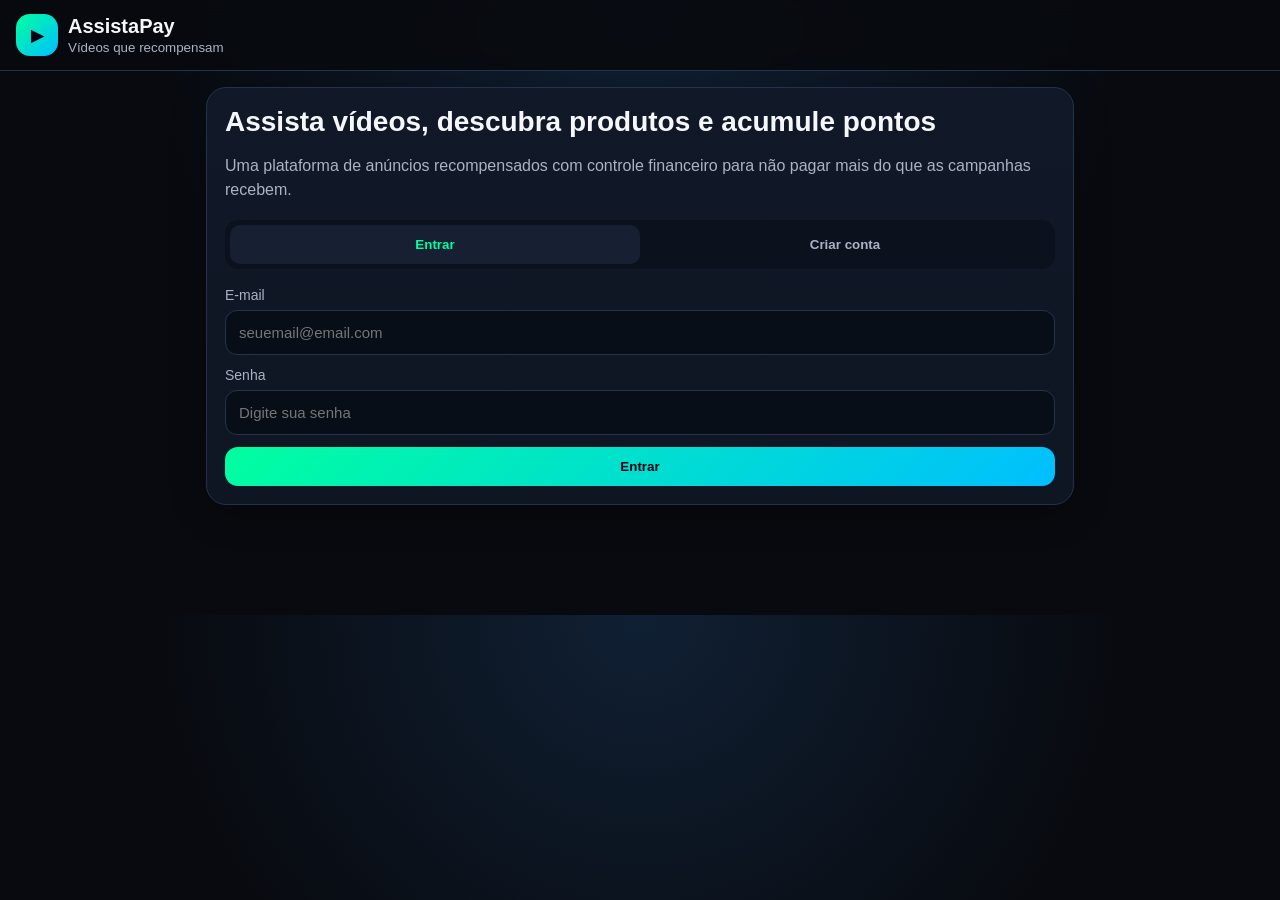
==== index.html @ 725901c3 "Add files via upload" ====
<!DOCTYPE html>
<html lang="pt-BR">
<head>
  <meta charset="UTF-8" />
  <meta name="viewport" content="width=device-width, initial-scale=1.0" />
  <title>AssistaPay</title>
  <link rel="stylesheet" href="style.css" />
</head>
<body>
  <div id="app">
    <header class="topbar">
      <div class="brand">
        <span class="logo">▶</span>
        <div>
          <h1>AssistaPay</h1>
          <small>Vídeos que recompensam</small>
        </div>
      </div>
      <button id="logoutBtn" class="ghost hidden">Sair</button>
    </header>

    <main>
      <section id="authScreen" class="screen active">
        <div class="hero card">
          <h2>Assista vídeos, descubra produtos e acumule pontos</h2>
          <p>Uma plataforma de anúncios recompensados com controle financeiro para não pagar mais do que as campanhas recebem.</p>
          <div class="tabs">
            <button class="tab active" data-auth="login">Entrar</button>
            <button class="tab" data-auth="register">Criar conta</button>
          </div>

          <form id="loginForm" class="auth-form">
            <label>E-mail<input type="email" id="loginEmail" required placeholder="seuemail@email.com"></label>
            <label>Senha<input type="password" id="loginPassword" required placeholder="Digite sua senha"></label>
            <button type="submit" class="primary">Entrar</button>
          </form>

          <form id="registerForm" class="auth-form hidden">
            <label>Nome<input type="text" id="regName" required placeholder="Seu nome"></label>
            <label>E-mail<input type="email" id="regEmail" required placeholder="seuemail@email.com"></label>
            <label>Senha<input type="password" id="regPassword" required minlength="4" placeholder="Mínimo 4 caracteres"></label>
            <label>Tipo de conta
              <select id="regRole">
                <option value="user">Usuário que assiste</option>
                <option value="advertiser">Anunciante</option>
                <option value="admin">Admin teste</option>
              </select>
            </label>
            <button type="submit" class="primary">Criar conta</button>
          </form>
        </div>
      </section>

      <section id="userScreen" class="screen tiktok-screen">
        <div class="feed-top-overlay">
          <div>
            <b>AssistaPay</b>
            <small>Para você</small>
          </div>
          <button id="openSearchBtn" class="round-btn">🔎</button>
        </div>

        <div id="userPanel" class="user-panel hidden">
          <div class="stats-grid compact-stats">
            <div class="stat"><small>Pontos</small><strong id="userPoints">0</strong></div>
            <div class="stat"><small>Saldo</small><strong id="userBalance">R$ 0,00</strong></div>
            <div class="stat"><small>Nível</small><strong id="userLevel">Bronze</strong></div>
          </div>
          <div class="searchbar">
            <input id="searchInput" type="search" placeholder="Pesquisar vídeos ou produtos..." />
            <select id="categoryFilter"><option value="all">Todas categorias</option></select>
          </div>
          <div class="wallet-mini">
            <p>1000 pontos = R$ 1,00 · Saque mínimo R$ 20,00</p>
            <div class="row"><input id="pixKey" placeholder="Chave Pix"><button id="withdrawBtn" class="secondary">Sacar</button></div>
            <small id="withdrawMsg"></small>
          </div>
        </div>

        <div id="videoFeed" class="feed reels-feed"></div>
      </section>

      <section id="advertiserScreen" class="screen">
        <div class="card">
          <h2>Painel do anunciante</h2>
          <p>Cadastre campanhas com vídeo, link de produto e orçamento.</p>
          <form id="campaignForm" class="grid-form">
            <label>Título<input id="campTitle" required placeholder="Ex: Fone Bluetooth promoção"></label>
            <label>Categoria<select id="campCategory"></select></label>
            <div class="creative-picker full">
              <h3>Criativo da campanha</h3>
              <p>Envie um vídeo ou imagem vertical 9:16. Se não tiver arquivo, use uma URL externa.</p>
              <label>Upload de vídeo ou imagem
                <input id="campCreativeFile" type="file" accept="video/mp4,video/webm,image/png,image/jpeg,image/webp">
              </label>
              <label>Ou URL do criativo
                <input id="campVideo" placeholder="Link .mp4, .webm, .jpg, .png ou imagem/vídeo de teste">
              </label>
              <div id="creativePreview" class="creative-preview hidden"></div>
            </div>
            <label>Link do produto<input id="campLink" required placeholder="https://..."></label>
            <label>Texto do botão do produto<input id="campCtaText" maxlength="28" placeholder="Ex: Comprar agora, Ver oferta, Nome do produto"></label>
            <label>Orçamento R$<input id="campBudget" type="number" min="10" step="1" required placeholder="100"></label>
            <label>Pontos por view<input id="campPoints" type="number" min="1" max="20" value="5"></label>
            <label class="full">Descrição<textarea id="campDesc" placeholder="Fale sobre o produto"></textarea></label>
            <label class="full">Pergunta antifraude<input id="campQuestion" placeholder="Ex: Qual produto apareceu no vídeo?"></label>
            <label>Resposta correta<input id="campAnswer" placeholder="Ex: Fone"></label>
            <button class="primary full" type="submit">Cadastrar campanha</button>
          </form>
        </div>
        <h2 class="section-title">Minhas campanhas</h2>
        <div id="advertiserCampaigns" class="cards-list"></div>
      </section>

      <section id="adminScreen" class="screen">
        <div class="card">
          <h2>Painel Admin</h2>
          <p>Aprove campanhas, veja reservas e solicitações de saque.</p>
          <div class="stats-grid">
            <div class="stat"><small>Campanhas</small><strong id="adminCampaignCount">0</strong></div>
            <div class="stat"><small>Reserva recompensas</small><strong id="adminRewardReserve">R$ 0,00</strong></div>
            <div class="stat"><small>Lucro plataforma</small><strong id="adminProfit">R$ 0,00</strong></div>
          </div>
        </div>
        <h2 class="section-title">Campanhas pendentes/ativas</h2>
        <div id="adminCampaigns" class="cards-list"></div>
        <h2 class="section-title">Saques</h2>
        <div id="adminWithdrawals" class="cards-list"></div>
      </section>
    </main>

    <nav id="bottomNav" class="bottom-nav hidden">
      <button data-go="userScreen">Feed</button>
      <button data-go="advertiserScreen">Anunciar</button>
      <button data-go="adminScreen">Admin</button>
    </nav>
  </div>
  <script src="app.js"></script>
</body>
</html>
---- style.css ----
:root{
  --bg:#080a0f; --card:#111827; --card2:#162032; --text:#f5f7fb; --muted:#aab3c5;
  --neon:#00ff9f; --cyan:#00bfff; --pink:#ff2daA; --danger:#ff5c7a; --border:#24334d;
}
*{box-sizing:border-box} body{margin:0;background:radial-gradient(circle at top,#102034,#080a0f 55%);color:var(--text);font-family:Arial,Helvetica,sans-serif;padding-bottom:78px}
.topbar{position:sticky;top:0;z-index:10;display:flex;align-items:center;justify-content:space-between;padding:14px 16px;background:rgba(8,10,15,.92);backdrop-filter:blur(8px);border-bottom:1px solid var(--border)}
.brand{display:flex;gap:10px;align-items:center}.logo{width:42px;height:42px;display:grid;place-items:center;border-radius:14px;background:linear-gradient(135deg,var(--neon),var(--cyan));color:#001;font-weight:bold}.brand h1{font-size:20px;margin:0}.brand small{color:var(--muted)}
main{max-width:900px;margin:0 auto;padding:16px}.screen{display:none}.screen.active{display:block}.hidden{display:none!important}
.card{background:linear-gradient(180deg,var(--card),#0e1523);border:1px solid var(--border);border-radius:20px;padding:18px;box-shadow:0 10px 35px rgba(0,0,0,.25);margin-bottom:16px}.hero h2{font-size:28px;margin:0 0 10px}.hero p{color:var(--muted);line-height:1.5}.tabs{display:flex;background:#0b111d;border-radius:14px;padding:5px;margin:18px 0}.tab{flex:1;background:transparent;color:var(--muted);border:0;padding:12px;border-radius:10px}.tab.active{background:var(--card2);color:var(--neon)}
label{display:flex;flex-direction:column;gap:7px;color:var(--muted);font-size:14px;margin-bottom:12px}input,select,textarea{width:100%;background:#080e18;color:var(--text);border:1px solid var(--border);border-radius:12px;padding:13px;font-size:15px}textarea{min-height:85px}button{border:0;border-radius:13px;padding:12px 15px;font-weight:700;cursor:pointer}.primary{width:100%;background:linear-gradient(135deg,var(--neon),var(--cyan));color:#001}.secondary{background:var(--neon);color:#001}.ghost{background:transparent;color:var(--text);border:1px solid var(--border)}
.stats-grid{display:grid;grid-template-columns:repeat(3,1fr);gap:10px}.stat{margin:0;text-align:center}.stat small{color:var(--muted);display:block}.stat strong{font-size:22px;color:var(--neon)}.searchbar{display:flex;gap:8px}.searchbar input{flex:1}.wallet p{color:var(--muted)}.row{display:flex;gap:8px}.section-title{font-size:20px;margin:20px 4px 12px}.feed{display:grid;gap:16px}.video-card{overflow:hidden}.video-card video{width:100%;max-height:430px;background:#000;border-radius:16px}.video-head{display:flex;justify-content:space-between;gap:10px}.badge{font-size:12px;background:#0a2135;color:var(--cyan);border:1px solid #16435f;padding:6px 9px;border-radius:999px}.metrics{display:grid;grid-template-columns:repeat(4,1fr);gap:7px;margin-top:10px}.metrics button,.link-btn{background:#121d2e;color:var(--text);border:1px solid var(--border)}.link-btn{display:block;text-align:center;text-decoration:none;border-radius:13px;padding:12px;margin-top:10px}.question{background:#0b111d;border:1px dashed var(--border);border-radius:14px;padding:12px;margin-top:12px}.question p{margin:0 0 8px;color:var(--muted)}
.grid-form{display:grid;grid-template-columns:1fr 1fr;gap:10px}.full{grid-column:1/-1}.cards-list{display:grid;gap:12px}.mini-card{background:#101827;border:1px solid var(--border);border-radius:16px;padding:14px}.mini-card h3{margin:0 0 8px}.mini-card p{color:var(--muted);margin:5px 0}.actions{display:flex;gap:8px;flex-wrap:wrap;margin-top:12px}.danger{background:var(--danger);color:white}.ok{background:var(--neon);color:#001}.bottom-nav{position:fixed;bottom:0;left:0;right:0;background:rgba(8,10,15,.96);border-top:1px solid var(--border);display:grid;grid-template-columns:repeat(3,1fr);gap:8px;padding:10px}.bottom-nav button{background:#111827;color:var(--muted);border:1px solid var(--border)}
@media(max-width:640px){main{padding:12px}.hero h2{font-size:23px}.stats-grid{grid-template-columns:1fr 1fr 1fr}.searchbar,.row{flex-direction:column}.grid-form{grid-template-columns:1fr}.metrics{grid-template-columns:repeat(2,1fr)}}


/* Feed estilo TikTok / Reels */
body.feed-mode{padding-bottom:0;background:#000;overflow:hidden}.feed-mode .topbar{display:none}.feed-mode main{max-width:none;padding:0}.feed-mode .bottom-nav{background:linear-gradient(0deg,rgba(0,0,0,.92),rgba(0,0,0,.45));border-top:0;z-index:40}.feed-mode .bottom-nav button{background:rgba(255,255,255,.08);color:#fff;border:1px solid rgba(255,255,255,.12)}
.tiktok-screen{height:100dvh;background:#000;overflow:hidden;position:relative}.feed-top-overlay{position:fixed;top:0;left:0;right:0;z-index:35;display:flex;justify-content:space-between;align-items:center;padding:14px 14px 8px;background:linear-gradient(180deg,rgba(0,0,0,.65),transparent);pointer-events:none}.feed-top-overlay div{display:flex;flex-direction:column}.feed-top-overlay b{font-size:20px}.feed-top-overlay small{color:rgba(255,255,255,.78)}.feed-top-overlay button{pointer-events:auto}.round-btn{width:42px;height:42px;border-radius:50%;background:rgba(255,255,255,.14);color:#fff;border:1px solid rgba(255,255,255,.18);display:grid;place-items:center;padding:0}
.user-panel{position:fixed;top:62px;left:10px;right:10px;z-index:45;background:rgba(8,10,15,.94);border:1px solid rgba(255,255,255,.14);border-radius:18px;padding:12px;backdrop-filter:blur(12px);box-shadow:0 18px 50px rgba(0,0,0,.5)}.compact-stats{margin-bottom:10px}.user-panel .stat strong{font-size:18px}.user-panel .searchbar{background:transparent;border:0;padding:0;margin:0 0 10px}.wallet-mini p{font-size:12px;color:var(--muted);margin:8px 0}.wallet-mini input{padding:11px}.wallet-mini button{white-space:nowrap}
.reels-feed{height:100dvh;overflow-y:auto;scroll-snap-type:y mandatory;scroll-behavior:smooth;gap:0;background:#000}.reels-feed::-webkit-scrollbar{display:none}.reel-card{height:100dvh;scroll-snap-align:start;scroll-snap-stop:always;position:relative;background:#000;overflow:hidden;display:flex;align-items:center;justify-content:center}.video-shell{position:relative;width:min(100vw,430px);height:100dvh;background:#000;display:flex;align-items:center;justify-content:center}.reel-card video{width:100%;height:100%;object-fit:cover;background:#000}.reel-card video.portrait-fit{object-fit:contain}.video-gradient{position:absolute;inset:0;background:linear-gradient(180deg,rgba(0,0,0,.12),transparent 28%,transparent 58%,rgba(0,0,0,.78));pointer-events:none}.reel-info{position:absolute;left:14px;right:88px;bottom:92px;z-index:3;text-shadow:0 2px 10px rgba(0,0,0,.8)}.reel-info h3{margin:0 0 6px;font-size:18px}.reel-info p{margin:0 0 8px;color:rgba(255,255,255,.88);font-size:13px;line-height:1.35}.reel-info .badge{display:inline-block;background:rgba(0,191,255,.18);color:#aeeaff;border:1px solid rgba(0,191,255,.45)}
.product-float{position:absolute;left:14px;bottom:92px;z-index:5;display:flex;align-items:center;gap:8px;text-decoration:none;color:#fff;background:rgba(3,12,24,.72);border:1px solid rgba(0,191,255,.7);border-radius:999px;padding:8px 11px 8px 8px;max-width:72%;backdrop-filter:blur(8px);box-shadow:0 8px 28px rgba(0,0,0,.35)}.cart-icon{width:34px;height:34px;border-radius:50%;background:#0078ff;display:grid;place-items:center;box-shadow:0 0 18px rgba(0,120,255,.75);font-size:18px}.product-float span:last-child{font-size:13px;font-weight:700;white-space:nowrap;overflow:hidden;text-overflow:ellipsis}
.side-actions{position:absolute;right:10px;bottom:95px;z-index:6;display:flex;flex-direction:column;gap:12px;align-items:center}.side-actions button{width:54px;height:54px;border-radius:50%;padding:0;background:rgba(255,255,255,.14);border:1px solid rgba(255,255,255,.18);color:#fff;font-size:20px;display:grid;place-items:center}.side-actions small{display:block;font-size:11px;color:#fff;margin-top:3px;text-align:center}.action-wrap{text-align:center}.validate-box{position:absolute;left:12px;right:12px;bottom:86px;z-index:20;background:rgba(8,10,15,.96);border:1px solid rgba(255,255,255,.14);border-radius:18px;padding:12px;backdrop-filter:blur(12px)}.validate-box p{margin:0 0 8px;font-size:13px;color:var(--muted)}.validate-box .row{gap:7px}.validate-box input{padding:11px}.validate-box small{display:block;margin-top:7px;color:#cdd6e8}.progress-pill{position:absolute;top:62px;left:14px;z-index:6;background:rgba(0,0,0,.44);border:1px solid rgba(255,255,255,.12);border-radius:999px;padding:7px 10px;font-size:12px;color:#fff}.empty-reels{height:100dvh;display:grid;place-items:center;text-align:center;padding:20px;color:#fff}
@media(min-width:700px){.video-shell{border-left:1px solid rgba(255,255,255,.08);border-right:1px solid rgba(255,255,255,.08)}.feed-top-overlay{left:calc(50% - 215px);right:calc(50% - 215px)}.user-panel{left:calc(50% - 205px);right:calc(50% - 205px)}}

/* Upload de criativo do anunciante */
.creative-picker{background:#0b111d;border:1px solid var(--border);border-radius:18px;padding:14px;margin-bottom:6px}.creative-picker h3{margin:0 0 6px}.creative-picker p{margin:0 0 12px;color:var(--muted);font-size:14px;line-height:1.4}.creative-preview{width:150px;aspect-ratio:9/16;border:1px solid rgba(0,191,255,.45);border-radius:16px;overflow:hidden;background:#000;box-shadow:0 0 22px rgba(0,191,255,.18)}.creative-preview video,.creative-preview img{width:100%;height:100%;object-fit:cover;display:block}.reel-card .creative-media{width:100%;height:100%;object-fit:cover;background:#000;display:block}.creative-hint{color:var(--muted);font-size:12px;margin-top:-4px}
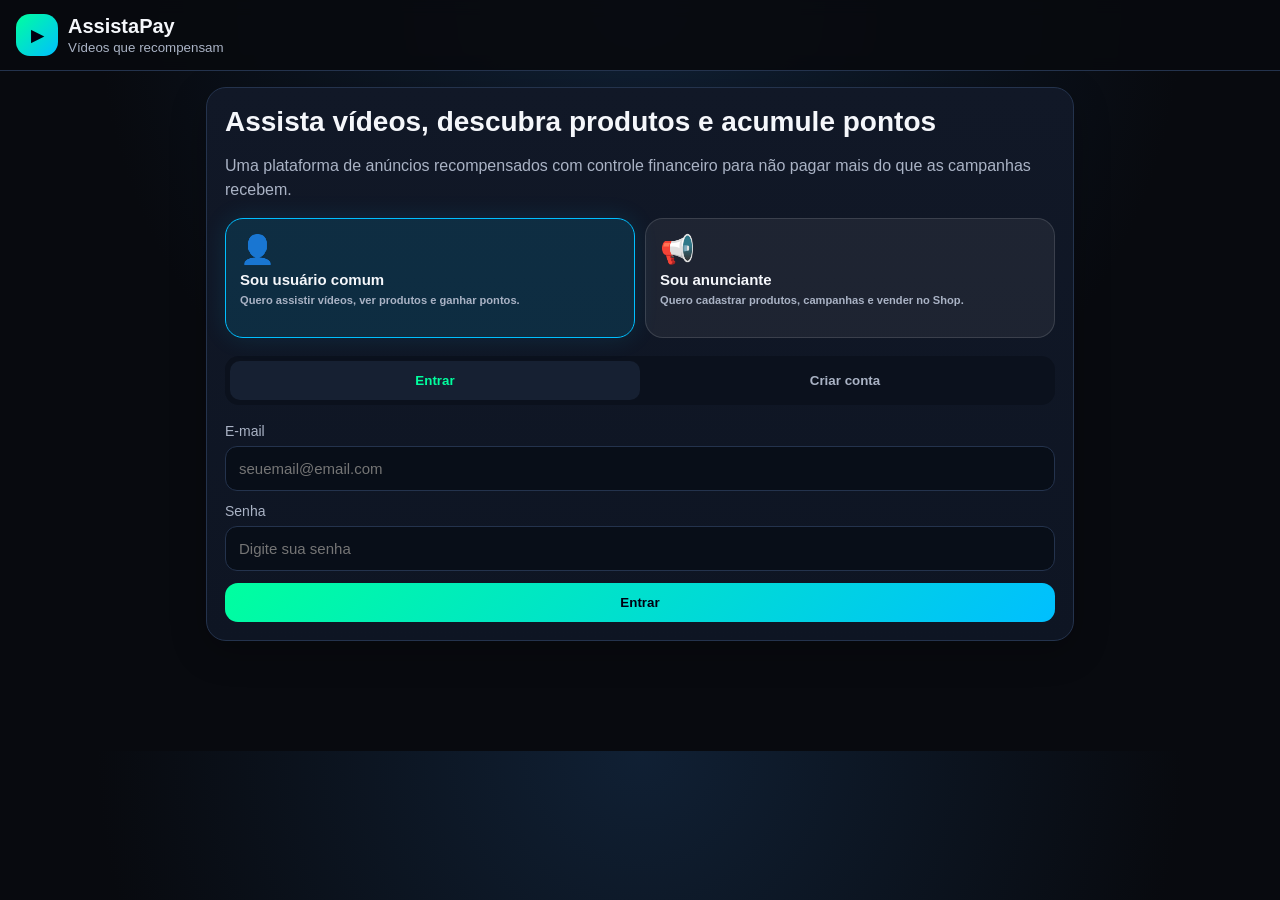
==== commit b7c481d5: "Add files via upload" ====
--- a/index.html
+++ b/index.html
@@ -24,6 +24,19 @@
         <div class="hero card">
           <h2>Assista vídeos, descubra produtos e acumule pontos</h2>
           <p>Uma plataforma de anúncios recompensados com controle financeiro para não pagar mais do que as campanhas recebem.</p>
+          <div class="entry-choice" id="entryChoice">
+            <button type="button" class="entry-card active" data-entry="user">
+              <span>👤</span>
+              <strong>Sou usuário comum</strong>
+              <small>Quero assistir vídeos, ver produtos e ganhar pontos.</small>
+            </button>
+            <button type="button" class="entry-card" data-entry="advertiser">
+              <span>📢</span>
+              <strong>Sou anunciante</strong>
+              <small>Quero cadastrar produtos, campanhas e vender no Shop.</small>
+            </button>
+          </div>
+
           <div class="tabs">
             <button class="tab active" data-auth="login">Entrar</button>
             <button class="tab" data-auth="register">Criar conta</button>
@@ -39,13 +52,12 @@
             <label>Nome<input type="text" id="regName" required placeholder="Seu nome"></label>
             <label>E-mail<input type="email" id="regEmail" required placeholder="seuemail@email.com"></label>
             <label>Senha<input type="password" id="regPassword" required minlength="4" placeholder="Mínimo 4 caracteres"></label>
-            <label>Tipo de conta
-              <select id="regRole">
-                <option value="user">Usuário que assiste</option>
-                <option value="advertiser">Anunciante</option>
-                <option value="admin">Admin teste</option>
-              </select>
-            </label>
+            <div class="role-box">
+              <p>Perfil da conta</p>
+              <label class="checkline"><input type="checkbox" id="regAsUser" checked> Usuário comum: assistir vídeos, comprar e ganhar pontos</label>
+              <label class="checkline"><input type="checkbox" id="regAsAdvertiser"> Anunciante: cadastrar produtos e campanhas</label>
+              <small>Se escolher anunciante, o sistema libera também o Shop e o painel de campanhas. Admin continua separado para segurança.</small>
+            </div>
             <button type="submit" class="primary">Criar conta</button>
           </form>
         </div>
@@ -83,7 +95,22 @@
       <section id="advertiserScreen" class="screen">
         <div class="card">
           <h2>Painel do anunciante</h2>
-          <p>Cadastre campanhas com vídeo, link de produto e orçamento.</p>
+          <p>Cadastre produtos na loja interna e campanhas com vídeo, orçamento e botão de compra dentro do app.</p>
+          <div class="shop-box full">
+            <h3>Minha Loja AssistaPay</h3>
+            <p>Cadastre produtos para vender dentro do app e permitir afiliados.</p>
+            <form id="productForm" class="grid-form nested-form">
+              <label>Nome do produto<input id="prodName" required placeholder="Ex: Fone Bluetooth X9"></label>
+              <label>Preço R$<input id="prodPrice" type="number" min="1" step="0.01" required placeholder="79.90"></label>
+              <label>Comissão do afiliado %<input id="prodCommission" type="number" min="0" max="80" step="1" value="10"></label>
+              <label>Estoque<input id="prodStock" type="number" min="0" step="1" value="100"></label>
+              <label class="full">Link externo de checkout, opcional<input id="prodCheckout" placeholder="Opcional: Mercado Livre, Amazon, Shopee, loja própria..."></label>
+              <label class="full">Descrição<textarea id="prodDesc" placeholder="Descrição do produto, benefício e garantia"></textarea></label>
+              <button class="secondary full" type="submit">Cadastrar produto na loja</button>
+            </form>
+            <div id="advertiserProducts" class="cards-list shop-list"></div>
+          </div>
+
           <form id="campaignForm" class="grid-form">
             <label>Título<input id="campTitle" required placeholder="Ex: Fone Bluetooth promoção"></label>
             <label>Categoria<select id="campCategory"></select></label>
@@ -98,7 +125,8 @@
               </label>
               <div id="creativePreview" class="creative-preview hidden"></div>
             </div>
-            <label>Link do produto<input id="campLink" required placeholder="https://..."></label>
+            <label class="full">Produto da loja interna<select id="campProductId"><option value="external">Usar link externo / sem produto interno</option></select></label>
+            <label>Link externo do produto<input id="campLink" placeholder="https://... (opcional se escolher produto interno)"></label>
             <label>Texto do botão do produto<input id="campCtaText" maxlength="28" placeholder="Ex: Comprar agora, Ver oferta, Nome do produto"></label>
             <label>Orçamento R$<input id="campBudget" type="number" min="10" step="1" required placeholder="100"></label>
             <label>Pontos por view<input id="campPoints" type="number" min="1" max="20" value="5"></label>
@@ -110,6 +138,15 @@
         </div>
         <h2 class="section-title">Minhas campanhas</h2>
         <div id="advertiserCampaigns" class="cards-list"></div>
+      </section>
+
+      <section id="marketScreen" class="screen">
+        <div class="card">
+          <h2>Marketplace AssistaPay Shop</h2>
+          <p>Produtos cadastrados dentro da plataforma. O usuário pode comprar ou se afiliar quando o produto permitir comissão.</p>
+          <div class="searchbar"><input id="marketSearch" type="search" placeholder="Pesquisar produto na loja..."><select id="marketCategory"><option value="all">Todas categorias</option></select></div>
+        </div>
+        <div id="marketProducts" class="product-grid"></div>
       </section>
 
       <section id="adminScreen" class="screen">
@@ -130,10 +167,17 @@
     </main>
 
     <nav id="bottomNav" class="bottom-nav hidden">
-      <button data-go="userScreen">Feed</button>
-      <button data-go="advertiserScreen">Anunciar</button>
-      <button data-go="adminScreen">Admin</button>
+      <button id="navFeed" data-go="userScreen">Feed</button>
+      <button id="navShop" data-go="marketScreen">Shop</button>
+      <button id="navAdvertiser" data-go="advertiserScreen">Anunciar</button>
+      <button id="navAdmin" data-go="adminScreen">Admin</button>
     </nav>
+  </div>
+  <div id="productModal" class="modal hidden">
+    <div class="modal-card">
+      <button id="closeProductModal" class="modal-close">×</button>
+      <div id="productModalContent"></div>
+    </div>
   </div>
   <script src="app.js"></script>
 </body>
--- a/style.css
+++ b/style.css
@@ -24,3 +24,23 @@
 
 /* Upload de criativo do anunciante */
 .creative-picker{background:#0b111d;border:1px solid var(--border);border-radius:18px;padding:14px;margin-bottom:6px}.creative-picker h3{margin:0 0 6px}.creative-picker p{margin:0 0 12px;color:var(--muted);font-size:14px;line-height:1.4}.creative-preview{width:150px;aspect-ratio:9/16;border:1px solid rgba(0,191,255,.45);border-radius:16px;overflow:hidden;background:#000;box-shadow:0 0 22px rgba(0,191,255,.18)}.creative-preview video,.creative-preview img{width:100%;height:100%;object-fit:cover;display:block}.reel-card .creative-media{width:100%;height:100%;object-fit:cover;background:#000;display:block}.creative-hint{color:var(--muted);font-size:12px;margin-top:-4px}
+
+/* Permissões e cadastro por perfil */
+.role-box{background:rgba(255,255,255,.06);border:1px solid rgba(255,255,255,.12);border-radius:16px;padding:12px;display:grid;gap:8px}
+.role-box p{margin:0;font-weight:800}
+.checkline{display:flex!important;align-items:center;gap:8px;background:transparent!important;padding:0!important}
+.checkline input{width:auto!important;accent-color:#00bfff}
+.bottom-nav button.hidden{display:none!important}
+.bottom-nav button.active{color:#00bfff;font-weight:900}
+
+/* Marketplace interno estilo TikTok Shop */
+.bottom-nav{grid-template-columns:repeat(4,1fr)}
+.shop-box{background:rgba(0,191,255,.06);border:1px solid rgba(0,191,255,.22);border-radius:18px;padding:14px;margin:10px 0 18px}.shop-box h3{margin:0 0 6px}.shop-box p{color:var(--muted);margin:0 0 12px}.nested-form{margin-bottom:12px}.shop-list{margin-top:12px}.product-grid{display:grid;grid-template-columns:repeat(auto-fit,minmax(220px,1fr));gap:12px}.product-card{display:flex;gap:12px;background:#101827;border:1px solid var(--border);border-radius:18px;padding:12px;align-items:flex-start}.product-thumb{min-width:58px;height:58px;border-radius:16px;display:grid;place-items:center;background:linear-gradient(135deg,rgba(0,255,159,.18),rgba(0,191,255,.22));font-size:28px;border:1px solid rgba(0,191,255,.25)}.product-body h3{margin:0 0 5px;font-size:16px}.product-body p{margin:0 0 8px;color:var(--muted);font-size:13px;line-height:1.35}.product-body b{color:var(--neon);display:block;margin-bottom:4px}.product-body small{display:block;color:#c5ccda}.product-float{border:0;cursor:pointer;text-align:left}.modal{position:fixed;inset:0;background:rgba(0,0,0,.72);z-index:100;display:grid;place-items:end center;padding:12px}.modal-card{width:min(440px,100%);max-height:88dvh;overflow:auto;background:#0c1321;border:1px solid rgba(255,255,255,.14);border-radius:24px 24px 18px 18px;padding:16px;box-shadow:0 20px 60px rgba(0,0,0,.6);position:relative}.modal-close{position:absolute;right:12px;top:12px;width:38px;height:38px;border-radius:50%;background:rgba(255,255,255,.1);color:#fff;font-size:24px;padding:0}.modal-product .product-hero{height:130px;border-radius:18px;display:grid;place-items:center;background:linear-gradient(135deg,rgba(0,255,159,.16),rgba(0,191,255,.24));font-size:54px;margin-bottom:12px}.modal-product h2{margin:8px 0 4px}.modal-product h3{margin:0 0 8px;color:var(--neon);font-size:24px}.modal-product p{color:var(--muted);line-height:1.45}.shop-details{display:grid;grid-template-columns:repeat(3,1fr);gap:8px;margin:12px 0}.shop-details div{background:#090f1a;border:1px solid var(--border);border-radius:14px;padding:10px;text-align:center}.shop-details small{display:block;color:var(--muted);font-size:11px}.shop-details b{color:#fff}.full-btn{width:100%;margin-top:8px}.affiliate-box{margin-top:14px;background:#090f1a;border:1px dashed rgba(0,191,255,.35);border-radius:16px;padding:12px}.affiliate-box h4{margin:0 0 6px}.affiliate-box input{font-size:12px;margin:8px 0}.affiliate-box button{width:100%}
+@media(max-width:640px){.product-grid{grid-template-columns:1fr}.product-card{border-radius:16px}.modal{align-items:end;padding:0}.modal-card{border-radius:24px 24px 0 0;max-height:90dvh}.bottom-nav button{font-size:12px;padding:10px 6px}}
+
+
+/* Escolha inicial: usuário ou anunciante */
+.entry-choice{display:grid;grid-template-columns:1fr 1fr;gap:10px;margin:16px 0 12px}
+.entry-card{display:flex;flex-direction:column;align-items:flex-start;text-align:left;gap:5px;background:rgba(255,255,255,.06);border:1px solid rgba(255,255,255,.13);border-radius:18px;padding:14px;color:var(--text);min-height:120px}
+.entry-card span{font-size:28px}.entry-card strong{font-size:15px}.entry-card small{color:var(--muted);line-height:1.35}.entry-card.active{border-color:#00bfff;background:rgba(0,191,255,.13);box-shadow:0 0 24px rgba(0,191,255,.12)}
+@media(max-width:640px){.entry-choice{grid-template-columns:1fr}.entry-card{min-height:auto}}
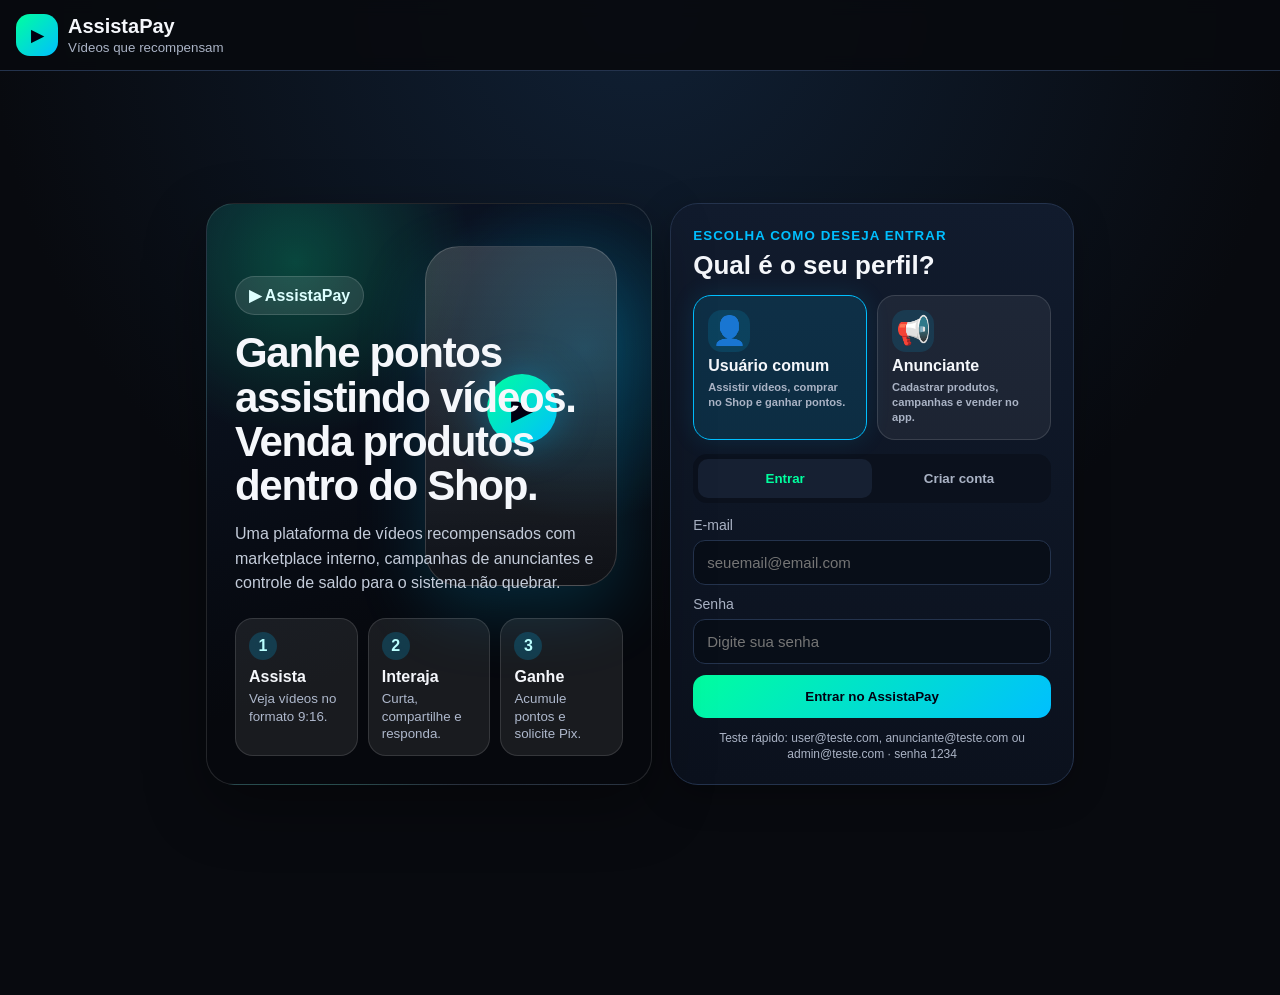
==== commit 360a1e9c: "Add files via upload" ====
--- a/index.html
+++ b/index.html
@@ -20,46 +20,63 @@
     </header>
 
     <main>
-      <section id="authScreen" class="screen active">
-        <div class="hero card">
-          <h2>Assista vídeos, descubra produtos e acumule pontos</h2>
-          <p>Uma plataforma de anúncios recompensados com controle financeiro para não pagar mais do que as campanhas recebem.</p>
-          <div class="entry-choice" id="entryChoice">
-            <button type="button" class="entry-card active" data-entry="user">
-              <span>👤</span>
-              <strong>Sou usuário comum</strong>
-              <small>Quero assistir vídeos, ver produtos e ganhar pontos.</small>
-            </button>
-            <button type="button" class="entry-card" data-entry="advertiser">
-              <span>📢</span>
-              <strong>Sou anunciante</strong>
-              <small>Quero cadastrar produtos, campanhas e vender no Shop.</small>
-            </button>
-          </div>
-
-          <div class="tabs">
-            <button class="tab active" data-auth="login">Entrar</button>
-            <button class="tab" data-auth="register">Criar conta</button>
-          </div>
-
-          <form id="loginForm" class="auth-form">
-            <label>E-mail<input type="email" id="loginEmail" required placeholder="seuemail@email.com"></label>
-            <label>Senha<input type="password" id="loginPassword" required placeholder="Digite sua senha"></label>
-            <button type="submit" class="primary">Entrar</button>
-          </form>
-
-          <form id="registerForm" class="auth-form hidden">
-            <label>Nome<input type="text" id="regName" required placeholder="Seu nome"></label>
-            <label>E-mail<input type="email" id="regEmail" required placeholder="seuemail@email.com"></label>
-            <label>Senha<input type="password" id="regPassword" required minlength="4" placeholder="Mínimo 4 caracteres"></label>
-            <div class="role-box">
-              <p>Perfil da conta</p>
-              <label class="checkline"><input type="checkbox" id="regAsUser" checked> Usuário comum: assistir vídeos, comprar e ganhar pontos</label>
-              <label class="checkline"><input type="checkbox" id="regAsAdvertiser"> Anunciante: cadastrar produtos e campanhas</label>
-              <small>Se escolher anunciante, o sistema libera também o Shop e o painel de campanhas. Admin continua separado para segurança.</small>
-            </div>
-            <button type="submit" class="primary">Criar conta</button>
-          </form>
+      <section id="authScreen" class="screen active auth-landing">
+        <div class="landing-shell">
+          <div class="landing-intro">
+            <div class="app-pill">▶ AssistaPay</div>
+            <h2>Ganhe pontos assistindo vídeos. Venda produtos dentro do Shop.</h2>
+            <p>Uma plataforma de vídeos recompensados com marketplace interno, campanhas de anunciantes e controle de saldo para o sistema não quebrar.</p>
+            <div class="landing-steps">
+              <div><span>1</span><b>Assista</b><small>Veja vídeos no formato 9:16.</small></div>
+              <div><span>2</span><b>Interaja</b><small>Curta, compartilhe e responda.</small></div>
+              <div><span>3</span><b>Ganhe</b><small>Acumule pontos e solicite Pix.</small></div>
+            </div>
+          </div>
+
+          <div class="login-card card">
+            <div class="login-header">
+              <small>Escolha como deseja entrar</small>
+              <h3>Qual é o seu perfil?</h3>
+            </div>
+
+            <div class="entry-choice" id="entryChoice">
+              <button type="button" class="entry-card active" data-entry="user">
+                <span>👤</span>
+                <strong>Usuário comum</strong>
+                <small>Assistir vídeos, comprar no Shop e ganhar pontos.</small>
+              </button>
+              <button type="button" class="entry-card" data-entry="advertiser">
+                <span>📢</span>
+                <strong>Anunciante</strong>
+                <small>Cadastrar produtos, campanhas e vender no app.</small>
+              </button>
+            </div>
+
+            <div class="tabs">
+              <button class="tab active" data-auth="login">Entrar</button>
+              <button class="tab" data-auth="register">Criar conta</button>
+            </div>
+
+            <form id="loginForm" class="auth-form">
+              <label>E-mail<input type="email" id="loginEmail" required placeholder="seuemail@email.com"></label>
+              <label>Senha<input type="password" id="loginPassword" required placeholder="Digite sua senha"></label>
+              <button type="submit" class="primary">Entrar no AssistaPay</button>
+              <p class="demo-access">Teste rápido: user@teste.com, anunciante@teste.com ou admin@teste.com · senha 1234</p>
+            </form>
+
+            <form id="registerForm" class="auth-form hidden">
+              <label>Nome<input type="text" id="regName" required placeholder="Seu nome"></label>
+              <label>E-mail<input type="email" id="regEmail" required placeholder="seuemail@email.com"></label>
+              <label>Senha<input type="password" id="regPassword" required minlength="4" placeholder="Mínimo 4 caracteres"></label>
+              <div class="role-box">
+                <p>Perfil da conta</p>
+                <label class="checkline"><input type="checkbox" id="regAsUser" checked> Usuário comum: assistir vídeos, comprar e ganhar pontos</label>
+                <label class="checkline"><input type="checkbox" id="regAsAdvertiser"> Anunciante: cadastrar produtos e campanhas</label>
+                <small>Uma conta pode ser usuário e anunciante. O painel admin continua separado.</small>
+              </div>
+              <button type="submit" class="primary">Criar minha conta</button>
+            </form>
+          </div>
         </div>
       </section>
 
--- a/style.css
+++ b/style.css
@@ -44,3 +44,8 @@
 .entry-card{display:flex;flex-direction:column;align-items:flex-start;text-align:left;gap:5px;background:rgba(255,255,255,.06);border:1px solid rgba(255,255,255,.13);border-radius:18px;padding:14px;color:var(--text);min-height:120px}
 .entry-card span{font-size:28px}.entry-card strong{font-size:15px}.entry-card small{color:var(--muted);line-height:1.35}.entry-card.active{border-color:#00bfff;background:rgba(0,191,255,.13);box-shadow:0 0 24px rgba(0,191,255,.12)}
 @media(max-width:640px){.entry-choice{grid-template-columns:1fr}.entry-card{min-height:auto}}
+
+/* Landing profissional - tela inicial limpa */
+.auth-landing{min-height:calc(100dvh - 86px);display:none;align-items:center}.auth-landing.active{display:flex}.landing-shell{width:100%;display:grid;grid-template-columns:1.05fr .95fr;gap:18px;align-items:stretch}.landing-intro{position:relative;overflow:hidden;border:1px solid rgba(255,255,255,.12);border-radius:28px;padding:28px;min-height:560px;background:radial-gradient(circle at 20% 10%,rgba(0,255,159,.22),transparent 28%),radial-gradient(circle at 85% 25%,rgba(0,191,255,.22),transparent 30%),linear-gradient(160deg,#0c1526,#06080d 70%);box-shadow:0 22px 60px rgba(0,0,0,.35);display:flex;flex-direction:column;justify-content:flex-end}.landing-intro:before{content:"";position:absolute;right:34px;top:42px;width:190px;aspect-ratio:9/16;border-radius:34px;background:linear-gradient(180deg,rgba(255,255,255,.16),rgba(255,255,255,.04));border:1px solid rgba(255,255,255,.16);box-shadow:0 24px 70px rgba(0,191,255,.18)}.landing-intro:after{content:"▶";position:absolute;right:94px;top:170px;width:70px;height:70px;border-radius:50%;display:grid;place-items:center;background:linear-gradient(135deg,var(--neon),var(--cyan));color:#001;font-size:30px;font-weight:900;box-shadow:0 0 40px rgba(0,191,255,.38)}.app-pill{width:max-content;background:rgba(255,255,255,.1);border:1px solid rgba(255,255,255,.14);border-radius:999px;padding:9px 13px;color:#dff;font-weight:800;margin-bottom:16px}.landing-intro h2{position:relative;z-index:2;font-size:42px;line-height:1.05;margin:0 0 14px;letter-spacing:-1.3px}.landing-intro p{position:relative;z-index:2;color:#c4ccda;font-size:16px;line-height:1.55;max-width:560px;margin:0 0 22px}.landing-steps{position:relative;z-index:2;display:grid;grid-template-columns:repeat(3,1fr);gap:10px}.landing-steps div{background:rgba(255,255,255,.08);border:1px solid rgba(255,255,255,.12);border-radius:18px;padding:13px}.landing-steps span{width:28px;height:28px;border-radius:50%;display:grid;place-items:center;background:rgba(0,191,255,.2);color:#bff;margin-bottom:8px;font-weight:900}.landing-steps b{display:block}.landing-steps small{display:block;color:#aeb8cc;margin-top:4px;line-height:1.3}.login-card{margin:0;border-radius:28px;padding:22px;background:linear-gradient(180deg,#111b2d,#0b111d)}.login-header small{color:var(--cyan);font-weight:800;text-transform:uppercase;letter-spacing:.08em}.login-header h3{font-size:26px;margin:6px 0 4px}.demo-access{font-size:12px;color:var(--muted);text-align:center;line-height:1.35;margin:12px 0 0}.login-card .tabs{margin:14px 0}.login-card label{margin-bottom:11px}.login-card .primary{padding:14px 16px}.login-card .entry-choice{margin:14px 0}.login-card .entry-card{min-height:132px;transition:.2s transform,.2s border-color,.2s background}.login-card .entry-card:active{transform:scale(.98)}.login-card .entry-card strong{font-size:16px}.login-card .entry-card span{width:42px;height:42px;display:grid;place-items:center;border-radius:14px;background:rgba(0,191,255,.13)}
+@media(max-width:860px){.landing-shell{grid-template-columns:1fr}.landing-intro{min-height:auto;padding:24px}.landing-intro:before,.landing-intro:after{display:none}.landing-intro h2{font-size:32px}.landing-steps{grid-template-columns:1fr 1fr 1fr}.auth-landing{align-items:flex-start}}
+@media(max-width:640px){body{background:radial-gradient(circle at 50% -10%,#143458,#080a0f 48%)}.topbar{padding:10px 12px}.brand .logo{width:38px;height:38px}.brand h1{font-size:18px}.landing-shell{gap:12px}.landing-intro{border-radius:22px;padding:20px}.landing-intro h2{font-size:27px;letter-spacing:-.6px}.landing-intro p{font-size:14px}.landing-steps{grid-template-columns:1fr;gap:8px}.landing-steps div{display:grid;grid-template-columns:34px 1fr;column-gap:8px;align-items:center;padding:10px}.landing-steps span{grid-row:1/3;margin:0}.landing-steps small{margin:0}.login-card{border-radius:22px;padding:16px}.login-header h3{font-size:22px}.login-card .entry-choice{grid-template-columns:1fr 1fr;gap:8px}.login-card .entry-card{min-height:118px;padding:11px}.login-card .entry-card span{width:34px;height:34px;font-size:20px}.login-card .entry-card strong{font-size:13px}.login-card .entry-card small{font-size:11px}.demo-access{font-size:11px}}
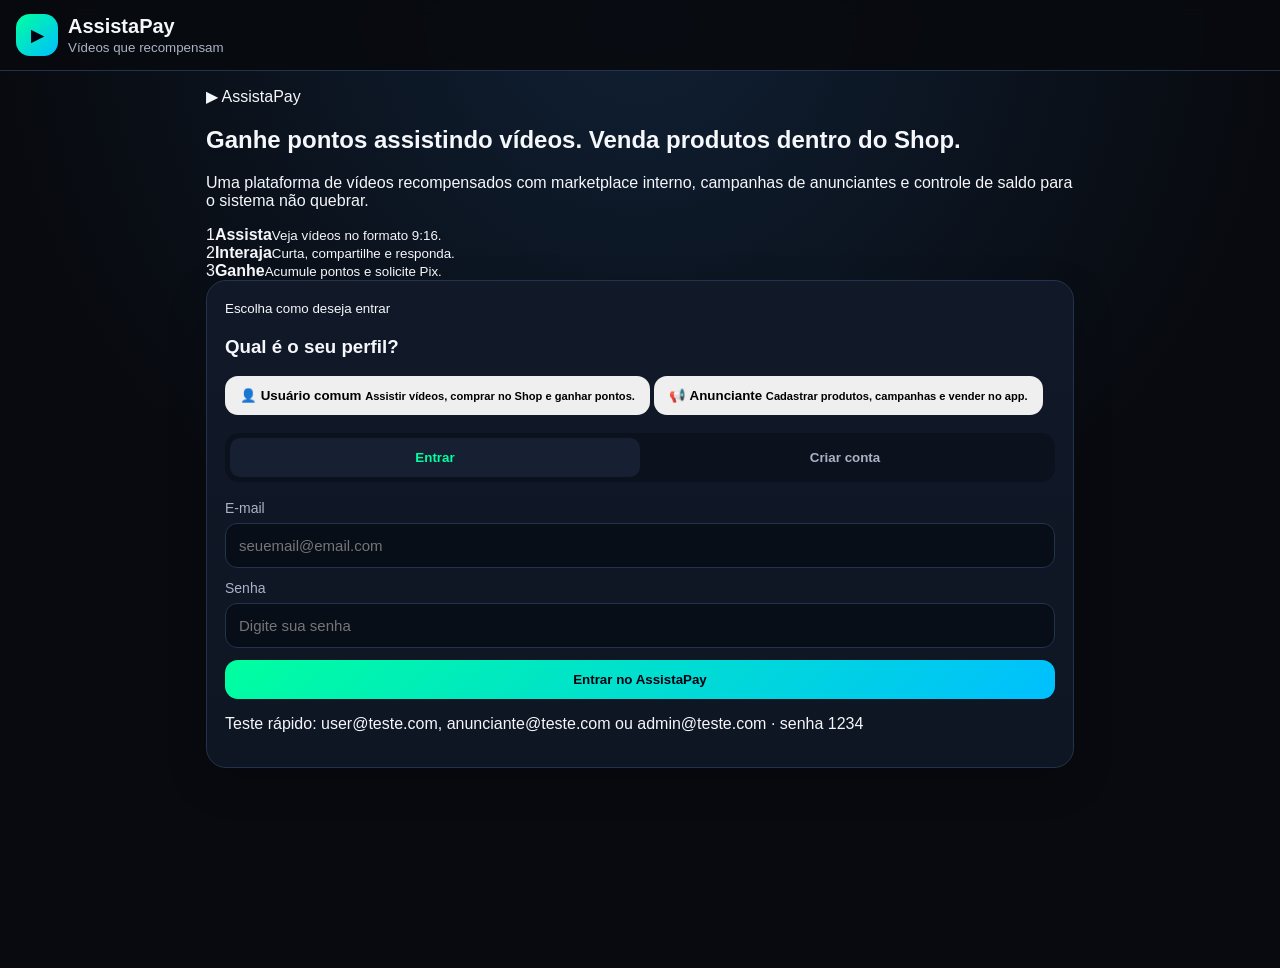
==== commit e8427361: "Add files via upload" ====
--- a/index.html
+++ b/index.html
@@ -81,12 +81,15 @@
       </section>
 
       <section id="userScreen" class="screen tiktok-screen">
-        <div class="feed-top-overlay">
+        <div class="feed-top-overlay premium-feed-head">
           <div>
             <b>AssistaPay</b>
-            <small>Para você</small>
-          </div>
-          <button id="openSearchBtn" class="round-btn">🔎</button>
+            <small id="feedModeLabel">Para você</small>
+          </div>
+          <div class="feed-head-actions">
+            <button id="buyModeBtn" class="pill-toggle" type="button">🛍 Comprar</button>
+            <button id="openSearchBtn" class="round-btn">🔎</button>
+          </div>
         </div>
 
         <div id="userPanel" class="user-panel hidden">
@@ -113,6 +116,7 @@
         <div class="card">
           <h2>Painel do anunciante</h2>
           <p>Cadastre produtos na loja interna e campanhas com vídeo, orçamento e botão de compra dentro do app.</p>
+          <div id="advertiserKpis" class="shop-kpi"></div>
           <div class="shop-box full">
             <h3>Minha Loja AssistaPay</h3>
             <p>Cadastre produtos para vender dentro do app e permitir afiliados.</p>
@@ -166,6 +170,48 @@
         <div id="marketProducts" class="product-grid"></div>
       </section>
 
+
+      <section id="walletScreen" class="screen">
+        <div class="wallet-hero card">
+          <span class="badge">Carteira AssistaPay</span>
+          <h2 id="walletBalanceBig">R$ 0,00</h2>
+          <p>Saldo estimado pelos pontos. Saques passam por revisão manual para proteger o sistema contra fraude.</p>
+          <div class="stats-grid">
+            <div class="stat"><small>Pontos</small><strong id="walletPoints">0</strong></div>
+            <div class="stat"><small>Ganhos hoje</small><strong id="walletToday">0 pts</strong></div>
+            <div class="stat"><small>Nível</small><strong id="walletLevel">Bronze</strong></div>
+          </div>
+          <div class="wallet-withdraw">
+            <input id="walletPixKey" placeholder="Chave Pix para saque">
+            <button id="walletWithdrawBtn" class="primary">Solicitar Pix</button>
+            <small id="walletWithdrawMsg"></small>
+          </div>
+        </div>
+        <h2 class="section-title">Extrato recente</h2>
+        <div id="walletExtract" class="cards-list"></div>
+      </section>
+
+      <section id="profileScreen" class="screen">
+        <div class="profile-card card">
+          <div class="avatar-big" id="profileAvatar">AP</div>
+          <div>
+            <span class="badge" id="profileRoles">Usuário</span>
+            <h2 id="profileName">Meu perfil</h2>
+            <p id="profileEmail">email</p>
+          </div>
+        </div>
+        <div class="stats-grid">
+          <div class="stat"><small>Nível</small><strong id="profileLevel">Bronze</strong></div>
+          <div class="stat"><small>Compras</small><strong id="profileOrders">0</strong></div>
+          <div class="stat"><small>Interesses</small><strong id="profileTopInterest">-</strong></div>
+        </div>
+        <div class="card">
+          <h2>Meu algoritmo</h2>
+          <p>O sistema usa suas curtidas, buscas, visualizações, cliques e compras para mostrar vídeos mais relevantes.</p>
+          <div id="interestBars" class="interest-bars"></div>
+        </div>
+      </section>
+
       <section id="adminScreen" class="screen">
         <div class="card">
           <h2>Painel Admin</h2>
@@ -184,10 +230,12 @@
     </main>
 
     <nav id="bottomNav" class="bottom-nav hidden">
-      <button id="navFeed" data-go="userScreen">Feed</button>
-      <button id="navShop" data-go="marketScreen">Shop</button>
-      <button id="navAdvertiser" data-go="advertiserScreen">Anunciar</button>
-      <button id="navAdmin" data-go="adminScreen">Admin</button>
+      <button id="navFeed" data-go="userScreen"><span>🏠</span><small>Início</small></button>
+      <button id="navShop" data-go="marketScreen"><span>🛍</span><small>Shop</small></button>
+      <button id="navAdvertiser" data-go="advertiserScreen"><span>📊</span><small>Painel</small></button>
+      <button id="navWallet" data-go="walletScreen"><span>💰</span><small>Carteira</small></button>
+      <button id="navProfile" data-go="profileScreen"><span>👤</span><small>Perfil</small></button>
+      <button id="navAdmin" data-go="adminScreen"><span>🛡</span><small>Admin</small></button>
     </nav>
   </div>
   <div id="productModal" class="modal hidden">
--- a/style.css
+++ b/style.css
@@ -38,14 +38,13 @@
 .shop-box{background:rgba(0,191,255,.06);border:1px solid rgba(0,191,255,.22);border-radius:18px;padding:14px;margin:10px 0 18px}.shop-box h3{margin:0 0 6px}.shop-box p{color:var(--muted);margin:0 0 12px}.nested-form{margin-bottom:12px}.shop-list{margin-top:12px}.product-grid{display:grid;grid-template-columns:repeat(auto-fit,minmax(220px,1fr));gap:12px}.product-card{display:flex;gap:12px;background:#101827;border:1px solid var(--border);border-radius:18px;padding:12px;align-items:flex-start}.product-thumb{min-width:58px;height:58px;border-radius:16px;display:grid;place-items:center;background:linear-gradient(135deg,rgba(0,255,159,.18),rgba(0,191,255,.22));font-size:28px;border:1px solid rgba(0,191,255,.25)}.product-body h3{margin:0 0 5px;font-size:16px}.product-body p{margin:0 0 8px;color:var(--muted);font-size:13px;line-height:1.35}.product-body b{color:var(--neon);display:block;margin-bottom:4px}.product-body small{display:block;color:#c5ccda}.product-float{border:0;cursor:pointer;text-align:left}.modal{position:fixed;inset:0;background:rgba(0,0,0,.72);z-index:100;display:grid;place-items:end center;padding:12px}.modal-card{width:min(440px,100%);max-height:88dvh;overflow:auto;background:#0c1321;border:1px solid rgba(255,255,255,.14);border-radius:24px 24px 18px 18px;padding:16px;box-shadow:0 20px 60px rgba(0,0,0,.6);position:relative}.modal-close{position:absolute;right:12px;top:12px;width:38px;height:38px;border-radius:50%;background:rgba(255,255,255,.1);color:#fff;font-size:24px;padding:0}.modal-product .product-hero{height:130px;border-radius:18px;display:grid;place-items:center;background:linear-gradient(135deg,rgba(0,255,159,.16),rgba(0,191,255,.24));font-size:54px;margin-bottom:12px}.modal-product h2{margin:8px 0 4px}.modal-product h3{margin:0 0 8px;color:var(--neon);font-size:24px}.modal-product p{color:var(--muted);line-height:1.45}.shop-details{display:grid;grid-template-columns:repeat(3,1fr);gap:8px;margin:12px 0}.shop-details div{background:#090f1a;border:1px solid var(--border);border-radius:14px;padding:10px;text-align:center}.shop-details small{display:block;color:var(--muted);font-size:11px}.shop-details b{color:#fff}.full-btn{width:100%;margin-top:8px}.affiliate-box{margin-top:14px;background:#090f1a;border:1px dashed rgba(0,191,255,.35);border-radius:16px;padding:12px}.affiliate-box h4{margin:0 0 6px}.affiliate-box input{font-size:12px;margin:8px 0}.affiliate-box button{width:100%}
 @media(max-width:640px){.product-grid{grid-template-columns:1fr}.product-card{border-radius:16px}.modal{align-items:end;padding:0}.modal-card{border-radius:24px 24px 0 0;max-height:90dvh}.bottom-nav button{font-size:12px;padding:10px 6px}}
 
-
-/* Escolha inicial: usuário ou anunciante */
-.entry-choice{display:grid;grid-template-columns:1fr 1fr;gap:10px;margin:16px 0 12px}
-.entry-card{display:flex;flex-direction:column;align-items:flex-start;text-align:left;gap:5px;background:rgba(255,255,255,.06);border:1px solid rgba(255,255,255,.13);border-radius:18px;padding:14px;color:var(--text);min-height:120px}
-.entry-card span{font-size:28px}.entry-card strong{font-size:15px}.entry-card small{color:var(--muted);line-height:1.35}.entry-card.active{border-color:#00bfff;background:rgba(0,191,255,.13);box-shadow:0 0 24px rgba(0,191,255,.12)}
-@media(max-width:640px){.entry-choice{grid-template-columns:1fr}.entry-card{min-height:auto}}
-
-/* Landing profissional - tela inicial limpa */
-.auth-landing{min-height:calc(100dvh - 86px);display:none;align-items:center}.auth-landing.active{display:flex}.landing-shell{width:100%;display:grid;grid-template-columns:1.05fr .95fr;gap:18px;align-items:stretch}.landing-intro{position:relative;overflow:hidden;border:1px solid rgba(255,255,255,.12);border-radius:28px;padding:28px;min-height:560px;background:radial-gradient(circle at 20% 10%,rgba(0,255,159,.22),transparent 28%),radial-gradient(circle at 85% 25%,rgba(0,191,255,.22),transparent 30%),linear-gradient(160deg,#0c1526,#06080d 70%);box-shadow:0 22px 60px rgba(0,0,0,.35);display:flex;flex-direction:column;justify-content:flex-end}.landing-intro:before{content:"";position:absolute;right:34px;top:42px;width:190px;aspect-ratio:9/16;border-radius:34px;background:linear-gradient(180deg,rgba(255,255,255,.16),rgba(255,255,255,.04));border:1px solid rgba(255,255,255,.16);box-shadow:0 24px 70px rgba(0,191,255,.18)}.landing-intro:after{content:"▶";position:absolute;right:94px;top:170px;width:70px;height:70px;border-radius:50%;display:grid;place-items:center;background:linear-gradient(135deg,var(--neon),var(--cyan));color:#001;font-size:30px;font-weight:900;box-shadow:0 0 40px rgba(0,191,255,.38)}.app-pill{width:max-content;background:rgba(255,255,255,.1);border:1px solid rgba(255,255,255,.14);border-radius:999px;padding:9px 13px;color:#dff;font-weight:800;margin-bottom:16px}.landing-intro h2{position:relative;z-index:2;font-size:42px;line-height:1.05;margin:0 0 14px;letter-spacing:-1.3px}.landing-intro p{position:relative;z-index:2;color:#c4ccda;font-size:16px;line-height:1.55;max-width:560px;margin:0 0 22px}.landing-steps{position:relative;z-index:2;display:grid;grid-template-columns:repeat(3,1fr);gap:10px}.landing-steps div{background:rgba(255,255,255,.08);border:1px solid rgba(255,255,255,.12);border-radius:18px;padding:13px}.landing-steps span{width:28px;height:28px;border-radius:50%;display:grid;place-items:center;background:rgba(0,191,255,.2);color:#bff;margin-bottom:8px;font-weight:900}.landing-steps b{display:block}.landing-steps small{display:block;color:#aeb8cc;margin-top:4px;line-height:1.3}.login-card{margin:0;border-radius:28px;padding:22px;background:linear-gradient(180deg,#111b2d,#0b111d)}.login-header small{color:var(--cyan);font-weight:800;text-transform:uppercase;letter-spacing:.08em}.login-header h3{font-size:26px;margin:6px 0 4px}.demo-access{font-size:12px;color:var(--muted);text-align:center;line-height:1.35;margin:12px 0 0}.login-card .tabs{margin:14px 0}.login-card label{margin-bottom:11px}.login-card .primary{padding:14px 16px}.login-card .entry-choice{margin:14px 0}.login-card .entry-card{min-height:132px;transition:.2s transform,.2s border-color,.2s background}.login-card .entry-card:active{transform:scale(.98)}.login-card .entry-card strong{font-size:16px}.login-card .entry-card span{width:42px;height:42px;display:grid;place-items:center;border-radius:14px;background:rgba(0,191,255,.13)}
-@media(max-width:860px){.landing-shell{grid-template-columns:1fr}.landing-intro{min-height:auto;padding:24px}.landing-intro:before,.landing-intro:after{display:none}.landing-intro h2{font-size:32px}.landing-steps{grid-template-columns:1fr 1fr 1fr}.auth-landing{align-items:flex-start}}
-@media(max-width:640px){body{background:radial-gradient(circle at 50% -10%,#143458,#080a0f 48%)}.topbar{padding:10px 12px}.brand .logo{width:38px;height:38px}.brand h1{font-size:18px}.landing-shell{gap:12px}.landing-intro{border-radius:22px;padding:20px}.landing-intro h2{font-size:27px;letter-spacing:-.6px}.landing-intro p{font-size:14px}.landing-steps{grid-template-columns:1fr;gap:8px}.landing-steps div{display:grid;grid-template-columns:34px 1fr;column-gap:8px;align-items:center;padding:10px}.landing-steps span{grid-row:1/3;margin:0}.landing-steps small{margin:0}.login-card{border-radius:22px;padding:16px}.login-header h3{font-size:22px}.login-card .entry-choice{grid-template-columns:1fr 1fr;gap:8px}.login-card .entry-card{min-height:118px;padding:11px}.login-card .entry-card span{width:34px;height:34px;font-size:20px}.login-card .entry-card strong{font-size:13px}.login-card .entry-card small{font-size:11px}.demo-access{font-size:11px}}
+/* Melhorias premium internas */
+.feed-head-actions{display:flex;gap:8px;align-items:center;pointer-events:auto}.pill-toggle{border-radius:999px;padding:10px 13px;background:rgba(255,255,255,.12);border:1px solid rgba(255,255,255,.16);color:#fff;font-weight:800}.pill-toggle.active{background:linear-gradient(135deg,#00bfff,#00ff9f);color:#00131c;border:0;box-shadow:0 0 22px rgba(0,191,255,.35)}
+.bottom-nav{grid-template-columns:repeat(5,1fr)!important;padding:8px 8px calc(8px + env(safe-area-inset-bottom));z-index:60}.bottom-nav button{display:flex;flex-direction:column;align-items:center;gap:2px;border-radius:16px;min-height:50px}.bottom-nav button span{font-size:19px}.bottom-nav button small{font-size:10px}.bottom-nav button.active{background:rgba(0,191,255,.15);border-color:rgba(0,191,255,.5)}
+.card,.mini-card,.product-card{box-shadow:0 14px 40px rgba(0,0,0,.18)}.screen:not(.tiktok-screen){padding-bottom:90px}.section-title{display:flex;align-items:center;gap:8px}.section-title:before{content:'';width:7px;height:24px;background:linear-gradient(#00ff9f,#00bfff);border-radius:99px}
+.wallet-hero{background:radial-gradient(circle at top right,rgba(0,191,255,.26),transparent 36%),linear-gradient(135deg,#0c1321,#07111b)}.wallet-hero h2{font-size:42px;margin:10px 0}.wallet-withdraw{display:grid;gap:10px;margin-top:14px}.wallet-withdraw small{color:var(--muted)}
+.profile-card{display:flex;gap:16px;align-items:center}.avatar-big{width:72px;height:72px;border-radius:24px;display:grid;place-items:center;background:linear-gradient(135deg,#00bfff,#00ff9f);color:#00131c;font-weight:900;font-size:23px;box-shadow:0 12px 35px rgba(0,191,255,.25)}.profile-card h2{margin:6px 0}.profile-card p{margin:0;color:var(--muted)}
+.interest-bars{display:grid;gap:10px;margin-top:14px}.interest-row{display:grid;grid-template-columns:96px 1fr 42px;gap:8px;align-items:center}.bar-bg{height:10px;border-radius:99px;background:#101827;overflow:hidden;border:1px solid var(--border)}.bar-fill{height:100%;border-radius:99px;background:linear-gradient(90deg,#00bfff,#00ff9f)}
+.product-card{transition:.18s transform,.18s border-color}.product-card:hover{transform:translateY(-2px);border-color:rgba(0,191,255,.45)}.product-body .actions button{border-radius:12px}.shop-kpi{display:grid;grid-template-columns:repeat(4,1fr);gap:10px;margin:12px 0}.shop-kpi div{background:#090f1a;border:1px solid var(--border);border-radius:16px;padding:12px}.shop-kpi small{display:block;color:var(--muted)}.shop-kpi b{font-size:18px;color:#fff}
+.reel-info{bottom:150px}.product-float{bottom:104px}.side-actions{bottom:125px}.validate-box{bottom:92px}.product-price-mini{font-size:12px;color:#00ff9f;font-weight:800;margin-left:4px}.store-name{display:inline-flex;gap:5px;align-items:center;margin-bottom:8px;font-size:12px;color:#dcecff}.verified{color:#00bfff}.reel-info h3{font-size:17px}.reel-info p{max-height:40px;overflow:hidden}
+@media(max-width:640px){.bottom-nav{gap:5px}.bottom-nav button{padding:7px 3px}.wallet-hero h2{font-size:34px}.shop-kpi{grid-template-columns:repeat(2,1fr)}.profile-card{align-items:flex-start}.reel-info{right:82px;bottom:152px}.side-actions{right:8px}.side-actions button{width:50px;height:50px}.product-float{bottom:105px;max-width:76%}}
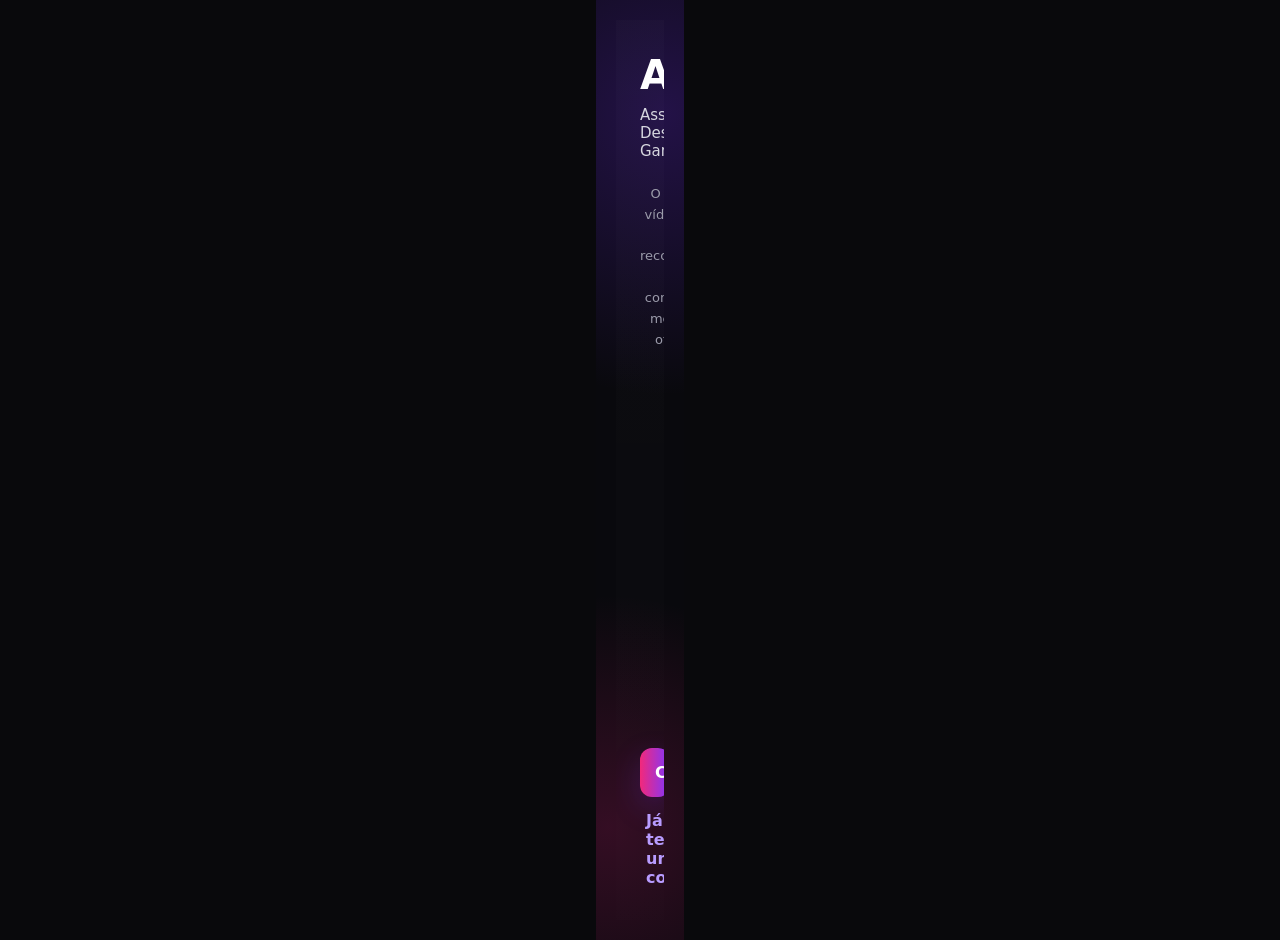
==== commit 44fed5c2: "refactor(consolidation): tornar aplicacao moderna a entrada oficial" ====
--- a/index.html
+++ b/index.html
@@ -1,249 +1,20 @@
-<!DOCTYPE html>
+<!doctype html>
 <html lang="pt-BR">
 <head>
-  <meta charset="UTF-8" />
-  <meta name="viewport" content="width=device-width, initial-scale=1.0" />
+  <meta charset="utf-8">
+  <meta name="viewport" content="width=device-width,initial-scale=1">
+  <meta name="theme-color" content="#09090d">
   <title>AssistaPay</title>
-  <link rel="stylesheet" href="style.css" />
+  <meta http-equiv="refresh" content="0; url=app.html">
+  <script>
+    location.replace('app.html' + location.search + location.hash);
+  </script>
 </head>
-<body>
-  <div id="app">
-    <header class="topbar">
-      <div class="brand">
-        <span class="logo">▶</span>
-        <div>
-          <h1>AssistaPay</h1>
-          <small>Vídeos que recompensam</small>
-        </div>
-      </div>
-      <button id="logoutBtn" class="ghost hidden">Sair</button>
-    </header>
-
-    <main>
-      <section id="authScreen" class="screen active auth-landing">
-        <div class="landing-shell">
-          <div class="landing-intro">
-            <div class="app-pill">▶ AssistaPay</div>
-            <h2>Ganhe pontos assistindo vídeos. Venda produtos dentro do Shop.</h2>
-            <p>Uma plataforma de vídeos recompensados com marketplace interno, campanhas de anunciantes e controle de saldo para o sistema não quebrar.</p>
-            <div class="landing-steps">
-              <div><span>1</span><b>Assista</b><small>Veja vídeos no formato 9:16.</small></div>
-              <div><span>2</span><b>Interaja</b><small>Curta, compartilhe e responda.</small></div>
-              <div><span>3</span><b>Ganhe</b><small>Acumule pontos e solicite Pix.</small></div>
-            </div>
-          </div>
-
-          <div class="login-card card">
-            <div class="login-header">
-              <small>Escolha como deseja entrar</small>
-              <h3>Qual é o seu perfil?</h3>
-            </div>
-
-            <div class="entry-choice" id="entryChoice">
-              <button type="button" class="entry-card active" data-entry="user">
-                <span>👤</span>
-                <strong>Usuário comum</strong>
-                <small>Assistir vídeos, comprar no Shop e ganhar pontos.</small>
-              </button>
-              <button type="button" class="entry-card" data-entry="advertiser">
-                <span>📢</span>
-                <strong>Anunciante</strong>
-                <small>Cadastrar produtos, campanhas e vender no app.</small>
-              </button>
-            </div>
-
-            <div class="tabs">
-              <button class="tab active" data-auth="login">Entrar</button>
-              <button class="tab" data-auth="register">Criar conta</button>
-            </div>
-
-            <form id="loginForm" class="auth-form">
-              <label>E-mail<input type="email" id="loginEmail" required placeholder="seuemail@email.com"></label>
-              <label>Senha<input type="password" id="loginPassword" required placeholder="Digite sua senha"></label>
-              <button type="submit" class="primary">Entrar no AssistaPay</button>
-              <p class="demo-access">Teste rápido: user@teste.com, anunciante@teste.com ou admin@teste.com · senha 1234</p>
-            </form>
-
-            <form id="registerForm" class="auth-form hidden">
-              <label>Nome<input type="text" id="regName" required placeholder="Seu nome"></label>
-              <label>E-mail<input type="email" id="regEmail" required placeholder="seuemail@email.com"></label>
-              <label>Senha<input type="password" id="regPassword" required minlength="4" placeholder="Mínimo 4 caracteres"></label>
-              <div class="role-box">
-                <p>Perfil da conta</p>
-                <label class="checkline"><input type="checkbox" id="regAsUser" checked> Usuário comum: assistir vídeos, comprar e ganhar pontos</label>
-                <label class="checkline"><input type="checkbox" id="regAsAdvertiser"> Anunciante: cadastrar produtos e campanhas</label>
-                <small>Uma conta pode ser usuário e anunciante. O painel admin continua separado.</small>
-              </div>
-              <button type="submit" class="primary">Criar minha conta</button>
-            </form>
-          </div>
-        </div>
-      </section>
-
-      <section id="userScreen" class="screen tiktok-screen">
-        <div class="feed-top-overlay premium-feed-head">
-          <div>
-            <b>AssistaPay</b>
-            <small id="feedModeLabel">Para você</small>
-          </div>
-          <div class="feed-head-actions">
-            <button id="buyModeBtn" class="pill-toggle" type="button">🛍 Comprar</button>
-            <button id="openSearchBtn" class="round-btn">🔎</button>
-          </div>
-        </div>
-
-        <div id="userPanel" class="user-panel hidden">
-          <div class="stats-grid compact-stats">
-            <div class="stat"><small>Pontos</small><strong id="userPoints">0</strong></div>
-            <div class="stat"><small>Saldo</small><strong id="userBalance">R$ 0,00</strong></div>
-            <div class="stat"><small>Nível</small><strong id="userLevel">Bronze</strong></div>
-          </div>
-          <div class="searchbar">
-            <input id="searchInput" type="search" placeholder="Pesquisar vídeos ou produtos..." />
-            <select id="categoryFilter"><option value="all">Todas categorias</option></select>
-          </div>
-          <div class="wallet-mini">
-            <p>1000 pontos = R$ 1,00 · Saque mínimo R$ 20,00</p>
-            <div class="row"><input id="pixKey" placeholder="Chave Pix"><button id="withdrawBtn" class="secondary">Sacar</button></div>
-            <small id="withdrawMsg"></small>
-          </div>
-        </div>
-
-        <div id="videoFeed" class="feed reels-feed"></div>
-      </section>
-
-      <section id="advertiserScreen" class="screen">
-        <div class="card">
-          <h2>Painel do anunciante</h2>
-          <p>Cadastre produtos na loja interna e campanhas com vídeo, orçamento e botão de compra dentro do app.</p>
-          <div id="advertiserKpis" class="shop-kpi"></div>
-          <div class="shop-box full">
-            <h3>Minha Loja AssistaPay</h3>
-            <p>Cadastre produtos para vender dentro do app e permitir afiliados.</p>
-            <form id="productForm" class="grid-form nested-form">
-              <label>Nome do produto<input id="prodName" required placeholder="Ex: Fone Bluetooth X9"></label>
-              <label>Preço R$<input id="prodPrice" type="number" min="1" step="0.01" required placeholder="79.90"></label>
-              <label>Comissão do afiliado %<input id="prodCommission" type="number" min="0" max="80" step="1" value="10"></label>
-              <label>Estoque<input id="prodStock" type="number" min="0" step="1" value="100"></label>
-              <label class="full">Link externo de checkout, opcional<input id="prodCheckout" placeholder="Opcional: Mercado Livre, Amazon, Shopee, loja própria..."></label>
-              <label class="full">Descrição<textarea id="prodDesc" placeholder="Descrição do produto, benefício e garantia"></textarea></label>
-              <button class="secondary full" type="submit">Cadastrar produto na loja</button>
-            </form>
-            <div id="advertiserProducts" class="cards-list shop-list"></div>
-          </div>
-
-          <form id="campaignForm" class="grid-form">
-            <label>Título<input id="campTitle" required placeholder="Ex: Fone Bluetooth promoção"></label>
-            <label>Categoria<select id="campCategory"></select></label>
-            <div class="creative-picker full">
-              <h3>Criativo da campanha</h3>
-              <p>Envie um vídeo ou imagem vertical 9:16. Se não tiver arquivo, use uma URL externa.</p>
-              <label>Upload de vídeo ou imagem
-                <input id="campCreativeFile" type="file" accept="video/mp4,video/webm,image/png,image/jpeg,image/webp">
-              </label>
-              <label>Ou URL do criativo
-                <input id="campVideo" placeholder="Link .mp4, .webm, .jpg, .png ou imagem/vídeo de teste">
-              </label>
-              <div id="creativePreview" class="creative-preview hidden"></div>
-            </div>
-            <label class="full">Produto da loja interna<select id="campProductId"><option value="external">Usar link externo / sem produto interno</option></select></label>
-            <label>Link externo do produto<input id="campLink" placeholder="https://... (opcional se escolher produto interno)"></label>
-            <label>Texto do botão do produto<input id="campCtaText" maxlength="28" placeholder="Ex: Comprar agora, Ver oferta, Nome do produto"></label>
-            <label>Orçamento R$<input id="campBudget" type="number" min="10" step="1" required placeholder="100"></label>
-            <label>Pontos por view<input id="campPoints" type="number" min="1" max="20" value="5"></label>
-            <label class="full">Descrição<textarea id="campDesc" placeholder="Fale sobre o produto"></textarea></label>
-            <label class="full">Pergunta antifraude<input id="campQuestion" placeholder="Ex: Qual produto apareceu no vídeo?"></label>
-            <label>Resposta correta<input id="campAnswer" placeholder="Ex: Fone"></label>
-            <button class="primary full" type="submit">Cadastrar campanha</button>
-          </form>
-        </div>
-        <h2 class="section-title">Minhas campanhas</h2>
-        <div id="advertiserCampaigns" class="cards-list"></div>
-      </section>
-
-      <section id="marketScreen" class="screen">
-        <div class="card">
-          <h2>Marketplace AssistaPay Shop</h2>
-          <p>Produtos cadastrados dentro da plataforma. O usuário pode comprar ou se afiliar quando o produto permitir comissão.</p>
-          <div class="searchbar"><input id="marketSearch" type="search" placeholder="Pesquisar produto na loja..."><select id="marketCategory"><option value="all">Todas categorias</option></select></div>
-        </div>
-        <div id="marketProducts" class="product-grid"></div>
-      </section>
-
-
-      <section id="walletScreen" class="screen">
-        <div class="wallet-hero card">
-          <span class="badge">Carteira AssistaPay</span>
-          <h2 id="walletBalanceBig">R$ 0,00</h2>
-          <p>Saldo estimado pelos pontos. Saques passam por revisão manual para proteger o sistema contra fraude.</p>
-          <div class="stats-grid">
-            <div class="stat"><small>Pontos</small><strong id="walletPoints">0</strong></div>
-            <div class="stat"><small>Ganhos hoje</small><strong id="walletToday">0 pts</strong></div>
-            <div class="stat"><small>Nível</small><strong id="walletLevel">Bronze</strong></div>
-          </div>
-          <div class="wallet-withdraw">
-            <input id="walletPixKey" placeholder="Chave Pix para saque">
-            <button id="walletWithdrawBtn" class="primary">Solicitar Pix</button>
-            <small id="walletWithdrawMsg"></small>
-          </div>
-        </div>
-        <h2 class="section-title">Extrato recente</h2>
-        <div id="walletExtract" class="cards-list"></div>
-      </section>
-
-      <section id="profileScreen" class="screen">
-        <div class="profile-card card">
-          <div class="avatar-big" id="profileAvatar">AP</div>
-          <div>
-            <span class="badge" id="profileRoles">Usuário</span>
-            <h2 id="profileName">Meu perfil</h2>
-            <p id="profileEmail">email</p>
-          </div>
-        </div>
-        <div class="stats-grid">
-          <div class="stat"><small>Nível</small><strong id="profileLevel">Bronze</strong></div>
-          <div class="stat"><small>Compras</small><strong id="profileOrders">0</strong></div>
-          <div class="stat"><small>Interesses</small><strong id="profileTopInterest">-</strong></div>
-        </div>
-        <div class="card">
-          <h2>Meu algoritmo</h2>
-          <p>O sistema usa suas curtidas, buscas, visualizações, cliques e compras para mostrar vídeos mais relevantes.</p>
-          <div id="interestBars" class="interest-bars"></div>
-        </div>
-      </section>
-
-      <section id="adminScreen" class="screen">
-        <div class="card">
-          <h2>Painel Admin</h2>
-          <p>Aprove campanhas, veja reservas e solicitações de saque.</p>
-          <div class="stats-grid">
-            <div class="stat"><small>Campanhas</small><strong id="adminCampaignCount">0</strong></div>
-            <div class="stat"><small>Reserva recompensas</small><strong id="adminRewardReserve">R$ 0,00</strong></div>
-            <div class="stat"><small>Lucro plataforma</small><strong id="adminProfit">R$ 0,00</strong></div>
-          </div>
-        </div>
-        <h2 class="section-title">Campanhas pendentes/ativas</h2>
-        <div id="adminCampaigns" class="cards-list"></div>
-        <h2 class="section-title">Saques</h2>
-        <div id="adminWithdrawals" class="cards-list"></div>
-      </section>
-    </main>
-
-    <nav id="bottomNav" class="bottom-nav hidden">
-      <button id="navFeed" data-go="userScreen"><span>🏠</span><small>Início</small></button>
-      <button id="navShop" data-go="marketScreen"><span>🛍</span><small>Shop</small></button>
-      <button id="navAdvertiser" data-go="advertiserScreen"><span>📊</span><small>Painel</small></button>
-      <button id="navWallet" data-go="walletScreen"><span>💰</span><small>Carteira</small></button>
-      <button id="navProfile" data-go="profileScreen"><span>👤</span><small>Perfil</small></button>
-      <button id="navAdmin" data-go="adminScreen"><span>🛡</span><small>Admin</small></button>
-    </nav>
-  </div>
-  <div id="productModal" class="modal hidden">
-    <div class="modal-card">
-      <button id="closeProductModal" class="modal-close">×</button>
-      <div id="productModalContent"></div>
-    </div>
-  </div>
-  <script src="app.js"></script>
+<body style="margin:0;min-height:100vh;display:grid;place-items:center;background:#09090d;color:#fff;font-family:Arial,sans-serif">
+  <main style="text-align:center;padding:24px">
+    <h1>AssistaPay</h1>
+    <p>Abrindo o aplicativo…</p>
+    <a href="app.html" style="color:#b984ff">Continuar</a>
+  </main>
 </body>
-</html>
+</html>
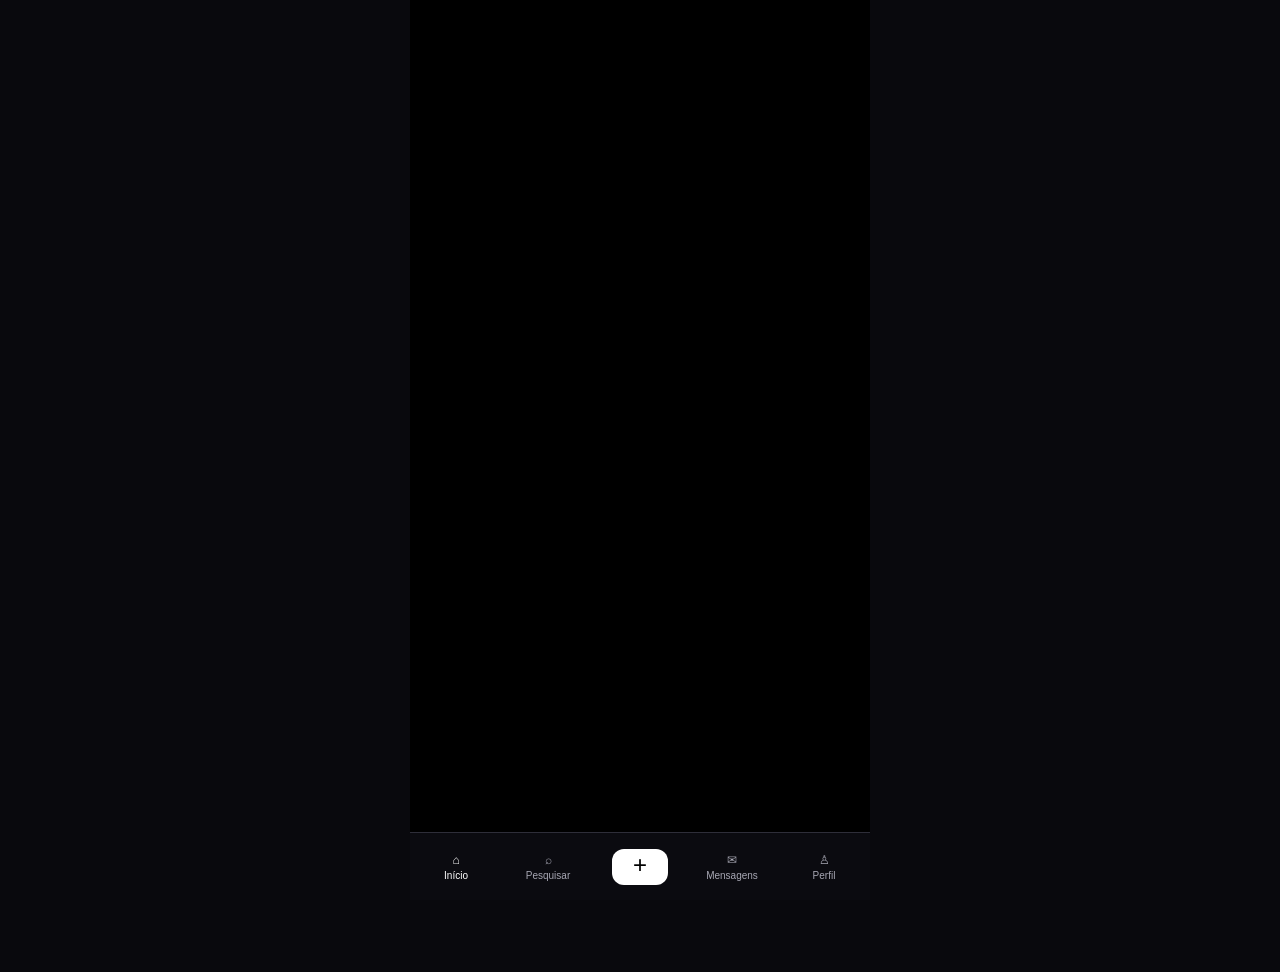
==== commit baf860ac: "fix: abrir o feed como entrada principal do AssistaPay" ====
--- a/index.html
+++ b/index.html
@@ -2,19 +2,22 @@
 <html lang="pt-BR">
 <head>
   <meta charset="utf-8">
-  <meta name="viewport" content="width=device-width,initial-scale=1">
-  <meta name="theme-color" content="#09090d">
+  <meta name="viewport" content="width=device-width,initial-scale=1,viewport-fit=cover">
+  <meta name="theme-color" content="#000000">
   <title>AssistaPay</title>
-  <meta http-equiv="refresh" content="0; url=app.html">
+  <meta http-equiv="refresh" content="0; url=feed.html">
   <script>
-    location.replace('app.html' + location.search + location.hash);
+    (function(){
+      var target='feed.html'+window.location.search+window.location.hash;
+      window.location.replace(target);
+    })();
   </script>
 </head>
-<body style="margin:0;min-height:100vh;display:grid;place-items:center;background:#09090d;color:#fff;font-family:Arial,sans-serif">
+<body style="margin:0;min-height:100vh;display:grid;place-items:center;background:#000;color:#fff;font-family:Arial,sans-serif">
   <main style="text-align:center;padding:24px">
     <h1>AssistaPay</h1>
-    <p>Abrindo o aplicativo…</p>
-    <a href="app.html" style="color:#b984ff">Continuar</a>
+    <p>Abrindo o feed…</p>
+    <a href="feed.html" style="color:#b984ff">Continuar</a>
   </main>
 </body>
 </html>
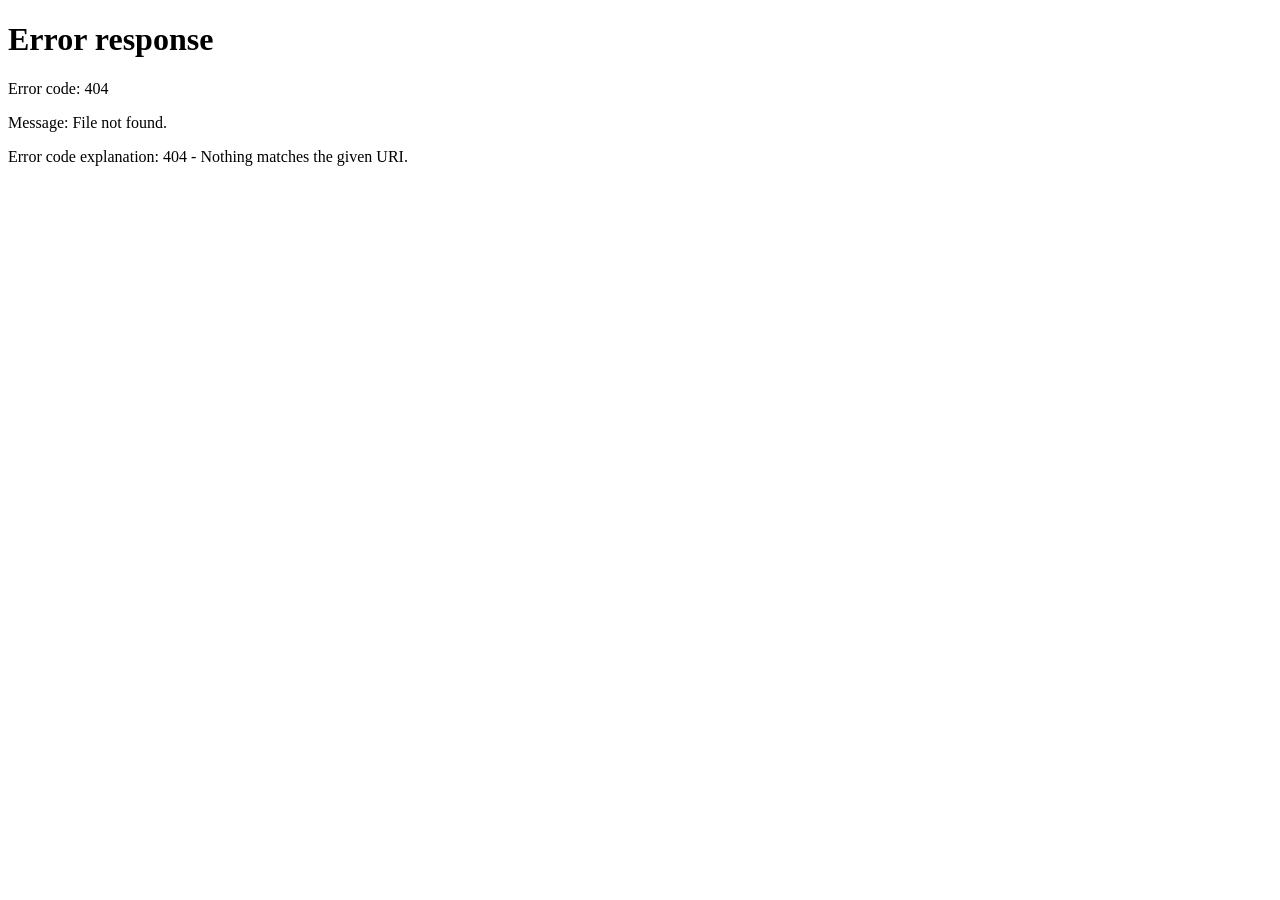
==== commit 4a005675: "fix: abrir feed moderno diretamente na raiz" ====
--- a/index.html
+++ b/index.html
@@ -5,19 +5,14 @@
   <meta name="viewport" content="width=device-width,initial-scale=1,viewport-fit=cover">
   <meta name="theme-color" content="#000000">
   <title>AssistaPay</title>
-  <meta http-equiv="refresh" content="0; url=feed.html">
   <script>
     (function(){
-      var target='feed.html'+window.location.search+window.location.hash;
-      window.location.replace(target);
+      var target='/Assistaplay/integration/feed-preview.html'+location.search+location.hash;
+      location.replace(target);
     })();
   </script>
 </head>
 <body style="margin:0;min-height:100vh;display:grid;place-items:center;background:#000;color:#fff;font-family:Arial,sans-serif">
-  <main style="text-align:center;padding:24px">
-    <h1>AssistaPay</h1>
-    <p>Abrindo o feed…</p>
-    <a href="feed.html" style="color:#b984ff">Continuar</a>
-  </main>
+  <p>Abrindo o AssistaPay…</p>
 </body>
 </html>
